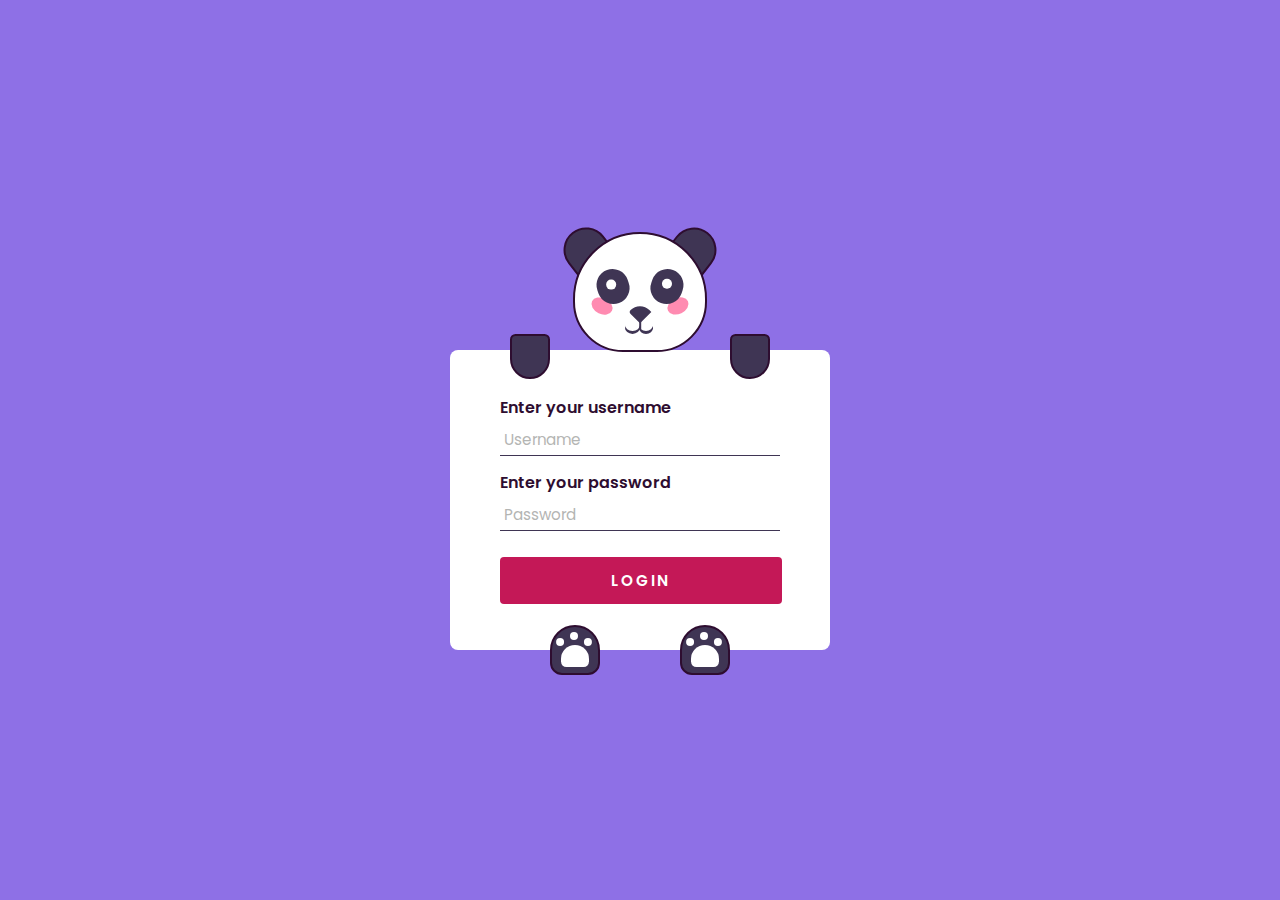
==== login.html @ 0665a256 "login pages added" ====
<!DOCTYPE html>
<html lang="en" >
<head>
  <meta charset="UTF-8">
  <title>CodePen - Panda Login Form</title>
  <link rel='stylesheet' href='https://fonts.googleapis.com/css2?family=Poppins:wght@400;600&amp;display=swap'><link rel="stylesheet" href="./login.css">

</head>
<body>
<!-- partial:index.partial.html -->
<div class="container">
  <form>
    <label for="username">Enter your username</label>
    <input type="text" id="username" placeholder="Username" />
    <label for="password">Enter your password</label>
    <input type="password" id="password" placeholder="Password" />
    <button>Login</button>
  </form>
  <div class="ear-l"></div>
  <div class="ear-r"></div>
  <div class="panda-face">
    <div class="blush-l"></div>
    <div class="blush-r"></div>
    <div class="eye-l">
      <div class="eyeball-l"></div>
    </div>
    <div class="eye-r">
      <div class="eyeball-r"></div>
    </div>
    <div class="nose"></div>
    <div class="mouth"></div>
  </div>
  <div class="hand-l"></div>
  <div class="hand-r"></div>
  <div class="paw-l"></div>
  <div class="paw-r"></div>
</div>
<!-- partial -->
  <script  src="./login.js"></script>

</body>
</html>
---- login.css ----
* {
    padding: 0;
    margin: 0;
    box-sizing: border-box;
    font-family: "Poppins", sans-serif;
  }
  body {
    background-color: #8e70e6;
  }
  .container {
    height: 31.25em;
    width: 31.25em;
    position: absolute;
    transform: translate(-50%, -50%);
    top: 50%;
    left: 50%;
  }
  form {
    width: 23.75em;
    height: 18.75em;
    background-color: #ffffff;
    position: absolute;
    transform: translate(-50%, -50%);
    top: calc(50% + 3.1em);
    left: 50%;
    padding: 0 3.1em;
    display: flex;
    flex-direction: column;
    justify-content: center;
    border-radius: 0.5em;
  }
  form label {
    display: block;
    margin-bottom: 0.2em;
    font-weight: 600;
    color: #2e0d30;
  }
  form input {
    font-size: 0.95em;
    font-weight: 400;
    color: #3f3554;
    padding: 0.3em;
    border: none;
    border-bottom: 0.12em solid #3f3554;
    outline: none;
  }
  form input:focus {
    border-color: #71c418;
  }
  
  form input::placeholder {
    color: #b4b5b3;
  }
  
  form input:not(:last-child) {
    margin-bottom: 0.9em;
  }
  form button {
    font-size: 0.95em;
    padding: 0.8em 0;
    width: 18.6em;
    border-radius: 4px;
    border: none;
    outline: none;
    background-color: #c41857;
    color: #fff;
    text-transform: uppercase;
    font-weight: 600;
    cursor: pointer;
    letter-spacing: 0.15em;
    margin-top: 0.8em;
  }
  .panda-face {
    height: 7.5em;
    width: 8.4em;
    background-color: #ffffff;
    border: 0.18em solid #2e0d30;
    border-radius: 7.5em 7.5em 5.62em 5.62em;
    position: absolute;
    top: 2em;
    margin: auto;
    left: 0;
    right: 0;
  }
  .ear-l,
  .ear-r {
    background-color: #3f3554;
    height: 2.5em;
    width: 2.81em;
    border: 0.18em solid #2e0d30;
    border-radius: 2.5em 2.5em 0 0;
    top: 1.75em;
    position: absolute;
  }
  .ear-l {
    transform: rotate(-38deg);
    left: 10.75em;
  }
  .ear-r {
    transform: rotate(38deg);
    right: 10.75em;
  }
  .blush-l,
  .blush-r {
    background-color: #ff8bb1;
    height: 1em;
    width: 1.37em;
    border-radius: 50%;
    position: absolute;
    top: 4em;
  }
  .blush-l {
    transform: rotate(25deg);
    left: 1em;
  }
  .blush-r {
    transform: rotate(-25deg);
    right: 1em;
  }
  .eye-l,
  .eye-r {
    background-color: #3f3554;
    height: 2.18em;
    width: 2em;
    border-radius: 2em;
    position: absolute;
    top: 2.18em;
  }
  .eye-l {
    left: 1.37em;
    transform: rotate(-20deg);
  }
  .eye-r {
    right: 1.37em;
    transform: rotate(20deg);
  }
  .eyeball-l,
  .eyeball-r {
    height: 0.6em;
    width: 0.6em;
    background-color: #ffffff;
    border-radius: 50%;
    position: absolute;
    left: 0.6em;
    top: 0.6em;
    transition: 1s all;
  }
  .eyeball-l {
    transform: rotate(20deg);
  }
  .eyeball-r {
    transform: rotate(-20deg);
  }
  .nose {
    height: 1em;
    width: 1em;
    background-color: #3f3554;
    position: absolute;
    top: 4.37em;
    margin: auto;
    left: 0;
    right: 0;
    border-radius: 1.2em 0 0 0.25em;
    transform: rotate(45deg);
  }
  .nose:before {
    content: "";
    position: absolute;
    background-color: #3f3554;
    height: 0.6em;
    width: 0.1em;
    transform: rotate(-45deg);
    top: 0.75em;
    left: 1em;
  }
  .mouth,
  .mouth:before {
    height: 0.75em;
    width: 0.93em;
    background-color: transparent;
    position: absolute;
    border-radius: 50%;
    box-shadow: 0 0.18em #3f3554;
  }
  .mouth {
    top: 5.31em;
    left: 3.12em;
  }
  .mouth:before {
    content: "";
    position: absolute;
    left: 0.87em;
  }
  .hand-l,
  .hand-r {
    background-color: #3f3554;
    height: 2.81em;
    width: 2.5em;
    border: 0.18em solid #2e0d30;
    border-radius: 0.6em 0.6em 2.18em 2.18em;
    transition: 1s all;
    position: absolute;
    top: 8.4em;
  }
  .hand-l {
    left: 7.5em;
  }
  .hand-r {
    right: 7.5em;
  }
  .paw-l,
  .paw-r {
    background-color: #3f3554;
    height: 3.12em;
    width: 3.12em;
    border: 0.18em solid #2e0d30;
    border-radius: 2.5em 2.5em 1.2em 1.2em;
    position: absolute;
    top: 26.56em;
  }
  .paw-l {
    left: 10em;
  }
  .paw-r {
    right: 10em;
  }
  .paw-l:before,
  .paw-r:before {
    position: absolute;
    content: "";
    background-color: #ffffff;
    height: 1.37em;
    width: 1.75em;
    top: 1.12em;
    left: 0.55em;
    border-radius: 1.56em 1.56em 0.6em 0.6em;
  }
  .paw-l:after,
  .paw-r:after {
    position: absolute;
    content: "";
    background-color: #ffffff;
    height: 0.5em;
    width: 0.5em;
    border-radius: 50%;
    top: 0.31em;
    left: 1.12em;
    box-shadow: 0.87em 0.37em #ffffff, -0.87em 0.37em #ffffff;
  }
  @media screen and (max-width: 500px) {
    .container {
      font-size: 14px;
    }
  }
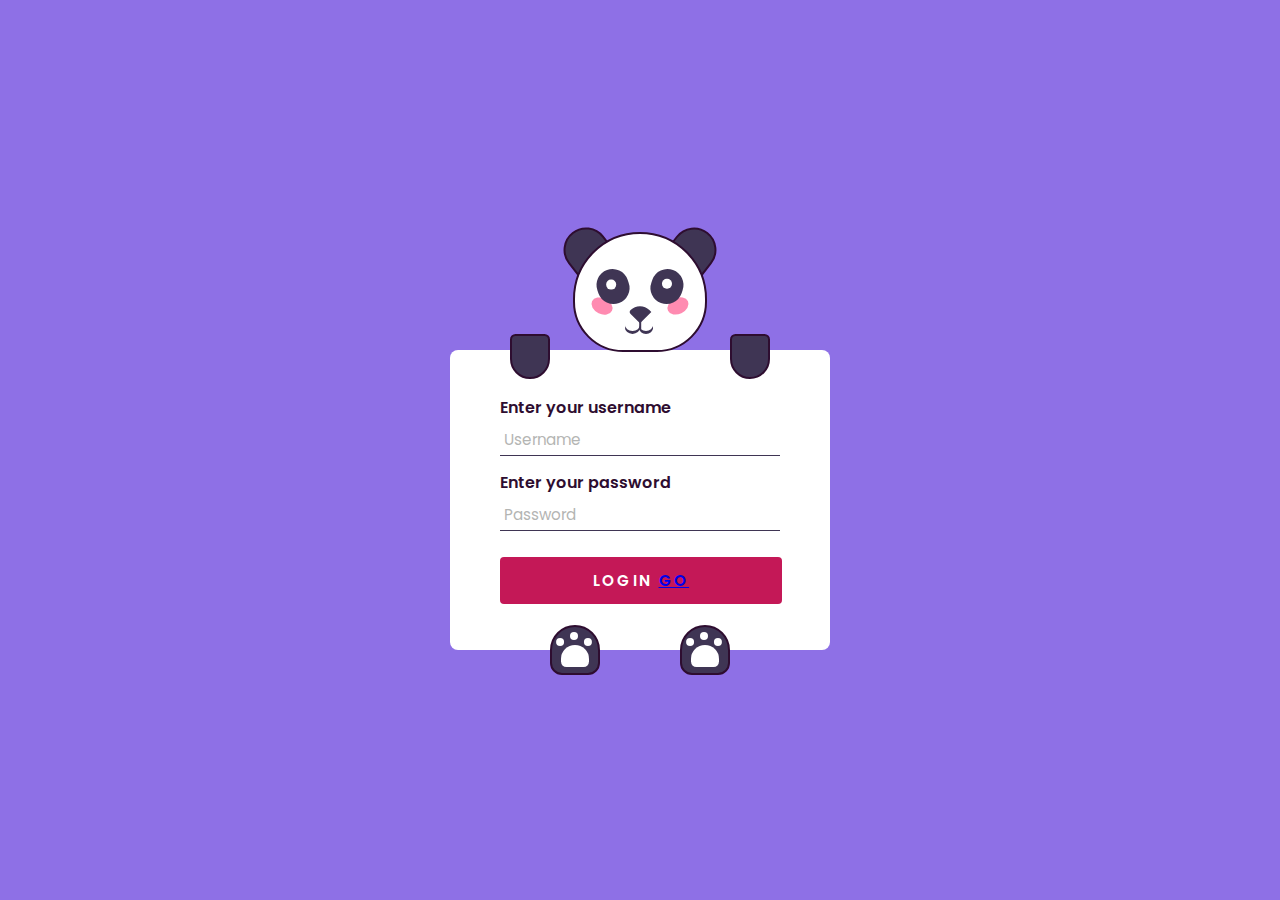
==== commit c51c98cd: "login conniction 1" ====
--- a/login.html
+++ b/login.html
@@ -14,7 +14,7 @@
     <input type="text" id="username" placeholder="Username" />
     <label for="password">Enter your password</label>
     <input type="password" id="password" placeholder="Password" />
-    <button>Login</button>
+    <button>Login <a href="./index.html">go</a></button>
   </form>
   <div class="ear-l"></div>
   <div class="ear-r"></div>
